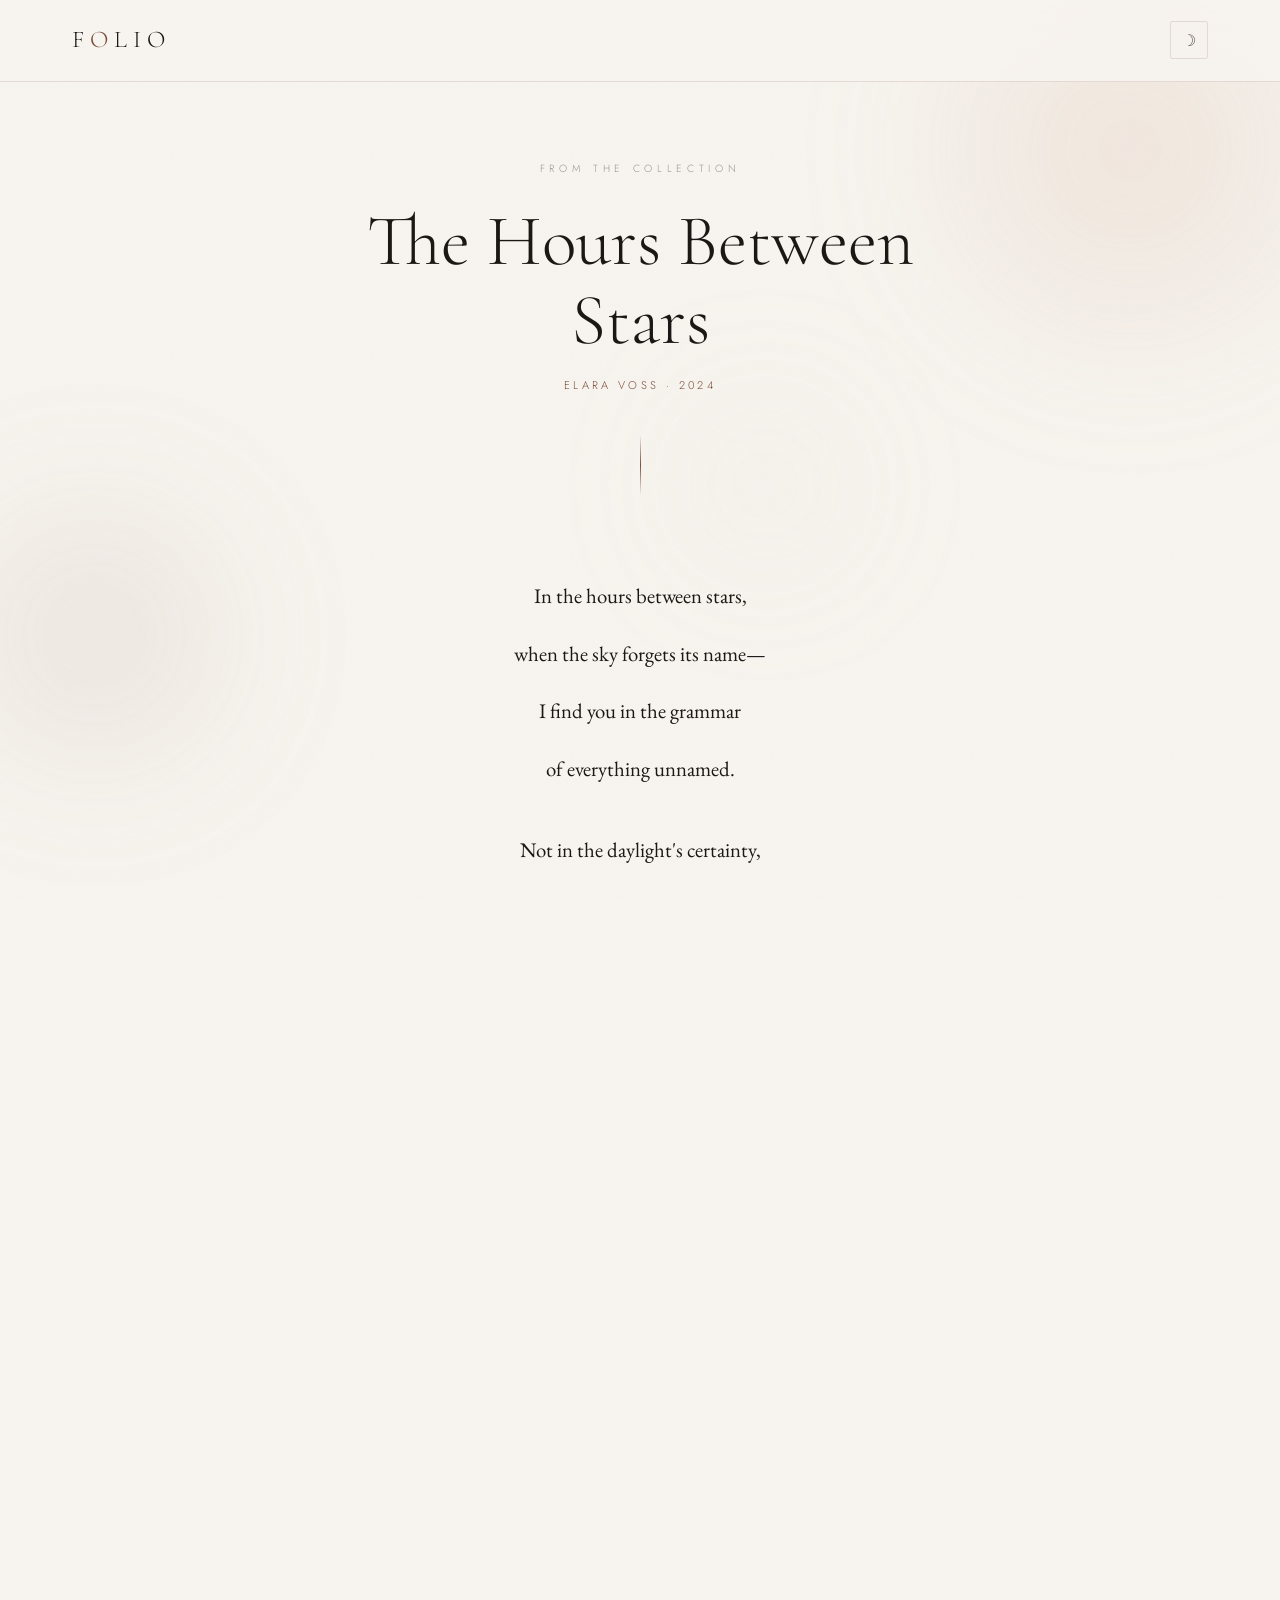
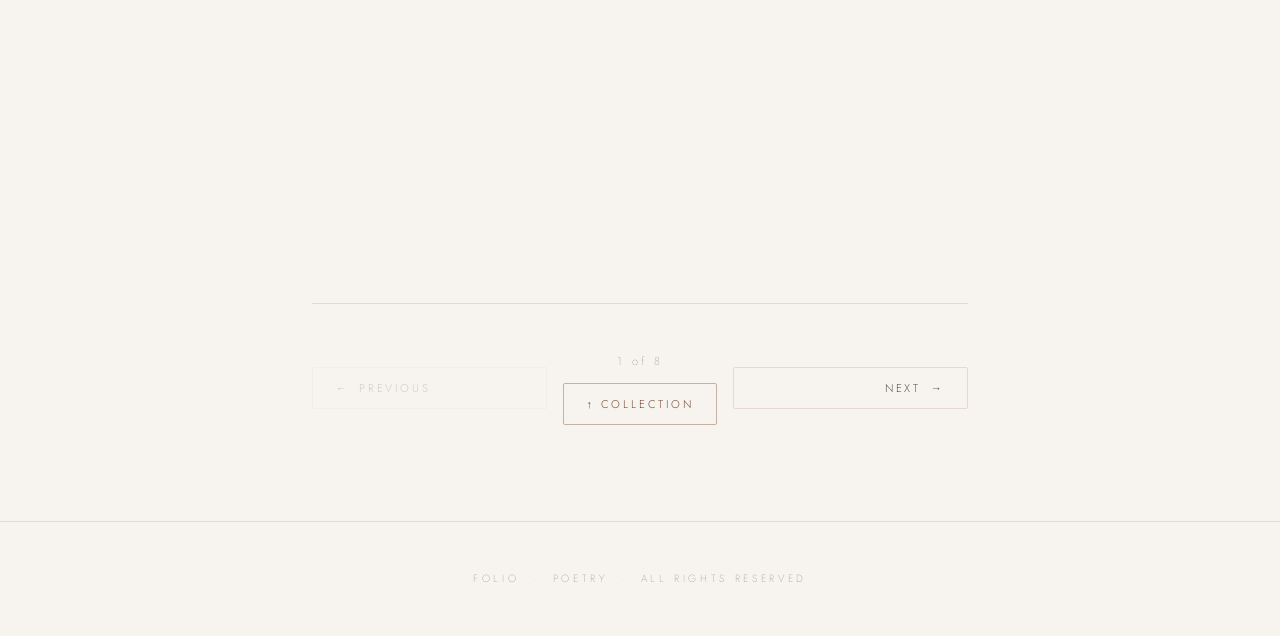
==== poem.html @ e3c75dd7 "Initial commit - poetry site" ====
<!DOCTYPE html>
<html lang="en" data-theme="light">
<head>
  <meta charset="UTF-8" />
  <meta name="viewport" content="width=device-width, initial-scale=1.0" />
  <meta name="description" content="Folio — Read a poem from the collection." />
  <title>Poem — Folio</title>

  <!-- Fonts preconnect -->
  <link rel="preconnect" href="https://fonts.googleapis.com" />
  <link rel="preconnect" href="https://fonts.gstatic.com" crossorigin />

  <!-- Styles -->
  <link rel="stylesheet" href="css/styles.css" />

  <!-- Prevent theme flash -->
  <script>
    (function() {
      const t = localStorage.getItem('folio-theme') ||
        (window.matchMedia('(prefers-color-scheme: dark)').matches ? 'dark' : 'light');
      document.documentElement.setAttribute('data-theme', t);
    })();
  </script>
</head>

<body>

  <!-- Page transition curtain -->
  <div class="page-transition" id="pageCurtain" aria-hidden="true"></div>

  <!-- Animated background -->
  <div class="bg-canvas" aria-hidden="true">
    <div class="bg-orb"></div>
    <div class="bg-orb"></div>
    <div class="bg-orb"></div>
  </div>

  <!-- Fixed header -->
  <header class="site-header" role="banner">
    <div class="header-inner">
      <a href="index.html" class="site-logo" aria-label="Folio home">
        F<span>o</span>lio
      </a>
      <div class="header-controls">
        <button
          class="icon-btn"
          id="themeToggle"
          aria-label="Toggle dark mode"
          title="Toggle theme"
        >
          <span id="themeIcon">☽</span>
        </button>
      </div>
    </div>
  </header>

  <!-- Main content -->
  <div class="site-wrapper">
    <main>
      <article class="poem-page" aria-labelledby="poemTitle">
        <div class="container--narrow">

          <!-- Poem header -->
          <header class="poem-header">
            <p class="poem-eyebrow">From the collection</p>
            <h1 class="poem-title-large" id="poemTitle">
              <!-- Injected by poem-reader.js -->
              &nbsp;
            </h1>
            <p class="poem-meta" id="poemMeta">
              <!-- Author · Year -->
            </p>
            <div class="poem-divider" aria-hidden="true"></div>
          </header>

          <!-- Poem body -->
          <section
            class="poem-content"
            aria-label="Poem text"
          >
            <div id="poemBody">
              <!-- Stanzas injected by poem-reader.js -->
            </div>
          </section>

          <!-- Navigation -->
          <nav class="poem-nav" aria-label="Poem navigation">
            <button
              class="nav-btn nav-btn--prev"
              id="prevBtn"
              aria-label="Previous poem"
            >
              ← <span>Previous</span>
            </button>

            <div>
              <p class="poem-counter" id="poemCounter"></p>
              <div style="text-align:center; margin-top: 0.75rem;">
                <button
                  class="nav-btn nav-btn--home"
                  id="homeBtn"
                  aria-label="Back to collection"
                >
                  ↑ Collection
                </button>
              </div>
            </div>

            <button
              class="nav-btn nav-btn--next"
              id="nextBtn"
              aria-label="Next poem"
            >
              <span>Next</span> →
            </button>
          </nav>

        </div>
      </article>
    </main>

    <!-- Footer -->
    <footer class="site-footer" role="contentinfo">
      <div class="container">
        <p class="footer-text">Folio &nbsp;·&nbsp; Poetry &nbsp;·&nbsp; All rights reserved</p>
      </div>
    </footer>
  </div>

  <!-- Scripts (order matters) -->
  <script src="js/poems.js"></script>
  <script src="js/poem-reader.js"></script>
</body>
</html>
---- css/styles.css ----
/* ============================================
   FOLIO — Poetry Website
   styles.css — Design System & Component Styles
   ============================================ */

/* ── Imports ── */
@import url('https://fonts.googleapis.com/css2?family=Cormorant+Garamond:ital,wght@0,300;0,400;0,500;0,600;1,300;1,400;1,500&family=EB+Garamond:ital,wght@0,400;0,500;1,400;1,500&family=Jost:wght@200;300;400;500&display=swap');

/* ── CSS Variables ── */
:root {
  /* Light mode */
  --bg-primary: #f7f4ef;
  --bg-secondary: #ede8e0;
  --bg-card: #faf8f4;
  --bg-glass: rgba(247, 244, 239, 0.85);

  --text-primary: #1a1714;
  --text-secondary: #5c5650;
  --text-muted: #9a948c;
  --text-accent: #7a4e3a;

  --border: rgba(122, 78, 58, 0.15);
  --border-hover: rgba(122, 78, 58, 0.4);

  --accent: #7a4e3a;
  --accent-light: #c49070;
  --accent-glow: rgba(122, 78, 58, 0.12);

  --shadow-sm: 0 2px 12px rgba(26, 23, 20, 0.06);
  --shadow-md: 0 8px 32px rgba(26, 23, 20, 0.10);
  --shadow-lg: 0 20px 60px rgba(26, 23, 20, 0.14);

  --radius: 2px;
  --radius-lg: 4px;
  --transition: 0.4s cubic-bezier(0.25, 0.46, 0.45, 0.94);
  --transition-fast: 0.2s ease;
}

/* Dark mode */
[data-theme="dark"] {
  --bg-primary: #111010;
  --bg-secondary: #1a1817;
  --bg-card: #161514;
  --bg-glass: rgba(17, 16, 16, 0.88);

  --text-primary: #f0ebe4;
  --text-secondary: #a89e95;
  --text-muted: #6b6460;
  --text-accent: #c49070;

  --border: rgba(196, 144, 112, 0.12);
  --border-hover: rgba(196, 144, 112, 0.35);

  --accent: #c49070;
  --accent-light: #d4aa8c;
  --accent-glow: rgba(196, 144, 112, 0.10);

  --shadow-sm: 0 2px 12px rgba(0, 0, 0, 0.3);
  --shadow-md: 0 8px 32px rgba(0, 0, 0, 0.4);
  --shadow-lg: 0 20px 60px rgba(0, 0, 0, 0.5);
}

/* ── Reset & Base ── */
*, *::before, *::after {
  box-sizing: border-box;
  margin: 0;
  padding: 0;
}

html {
  scroll-behavior: smooth;
  font-size: 16px;
}

body {
  font-family: 'EB Garamond', Georgia, serif;
  background-color: var(--bg-primary);
  color: var(--text-primary);
  line-height: 1.7;
  transition: background-color 0.5s ease, color 0.5s ease;
  min-height: 100vh;
  overflow-x: hidden;
}

/* ── Animated Background ── */
.bg-canvas {
  position: fixed;
  inset: 0;
  z-index: 0;
  pointer-events: none;
  overflow: hidden;
}

.bg-orb {
  position: absolute;
  border-radius: 50%;
  filter: blur(80px);
  opacity: 0.35;
  animation: drift 18s ease-in-out infinite;
}

.bg-orb:nth-child(1) {
  width: 500px;
  height: 500px;
  background: radial-gradient(circle, #c49070 0%, transparent 70%);
  top: -100px;
  right: -100px;
  animation-duration: 22s;
  opacity: 0.2;
}

.bg-orb:nth-child(2) {
  width: 350px;
  height: 350px;
  background: radial-gradient(circle, #9b7560 0%, transparent 70%);
  bottom: 10%;
  left: -80px;
  animation-duration: 18s;
  animation-delay: -6s;
  opacity: 0.18;
}

.bg-orb:nth-child(3) {
  width: 250px;
  height: 250px;
  background: radial-gradient(circle, #d4b8a0 0%, transparent 70%);
  top: 40%;
  left: 50%;
  animation-duration: 26s;
  animation-delay: -12s;
  opacity: 0.12;
}

[data-theme="dark"] .bg-orb { opacity: 0.15; }
[data-theme="dark"] .bg-orb:nth-child(1) { opacity: 0.10; }
[data-theme="dark"] .bg-orb:nth-child(2) { opacity: 0.08; }
[data-theme="dark"] .bg-orb:nth-child(3) { opacity: 0.06; }

@keyframes drift {
  0%, 100% { transform: translate(0, 0) scale(1); }
  33% { transform: translate(30px, -40px) scale(1.05); }
  66% { transform: translate(-20px, 20px) scale(0.95); }
}

/* Grain texture overlay */
.bg-canvas::after {
  content: '';
  position: absolute;
  inset: 0;
  background-image: url("data:image/svg+xml,%3Csvg viewBox='0 0 200 200' xmlns='http://www.w3.org/2000/svg'%3E%3Cfilter id='noise'%3E%3CfeTurbulence type='fractalNoise' baseFrequency='0.65' numOctaves='3' stitchTiles='stitch'/%3E%3C/filter%3E%3Crect width='100%25' height='100%25' filter='url(%23noise)' opacity='0.4'/%3E%3C/svg%3E");
  background-size: 200px 200px;
  opacity: 0.03;
  pointer-events: none;
}

/* ── Layout ── */
.site-wrapper {
  position: relative;
  z-index: 1;
  min-height: 100vh;
}

.container {
  max-width: 1200px;
  margin: 0 auto;
  padding: 0 2rem;
}

.container--narrow {
  max-width: 720px;
  margin: 0 auto;
  padding: 0 2rem;
}

/* ── Header / Navigation ── */
.site-header {
  position: fixed;
  top: 0;
  left: 0;
  right: 0;
  z-index: 100;
  padding: 1.25rem 0;
  backdrop-filter: blur(20px);
  -webkit-backdrop-filter: blur(20px);
  background: var(--bg-glass);
  border-bottom: 1px solid var(--border);
  transition: var(--transition);
}

.header-inner {
  display: flex;
  align-items: center;
  justify-content: space-between;
  max-width: 1200px;
  margin: 0 auto;
  padding: 0 2rem;
}

.site-logo {
  font-family: 'Cormorant Garamond', serif;
  font-size: 1.5rem;
  font-weight: 300;
  letter-spacing: 0.25em;
  text-transform: uppercase;
  color: var(--text-primary);
  text-decoration: none;
  transition: color var(--transition-fast);
}

.site-logo span {
  color: var(--accent);
}

.header-controls {
  display: flex;
  align-items: center;
  gap: 0.75rem;
}

.icon-btn {
  display: flex;
  align-items: center;
  justify-content: center;
  width: 38px;
  height: 38px;
  border: 1px solid var(--border);
  background: transparent;
  color: var(--text-secondary);
  border-radius: var(--radius);
  cursor: pointer;
  transition: var(--transition-fast);
  font-size: 1rem;
}

.icon-btn:hover {
  border-color: var(--border-hover);
  color: var(--text-primary);
  background: var(--accent-glow);
}

/* ── Hero Section ── */
.hero {
  padding: 11rem 0 6rem;
  text-align: center;
}

.hero-eyebrow {
  font-family: 'Jost', sans-serif;
  font-weight: 300;
  font-size: 0.7rem;
  letter-spacing: 0.4em;
  text-transform: uppercase;
  color: var(--accent);
  margin-bottom: 1.5rem;
  opacity: 0;
  animation: fadeUp 0.8s 0.2s forwards;
}

.hero-title {
  font-family: 'Cormorant Garamond', serif;
  font-size: clamp(3rem, 8vw, 6.5rem);
  font-weight: 300;
  line-height: 1.05;
  letter-spacing: -0.02em;
  color: var(--text-primary);
  margin-bottom: 1.5rem;
  opacity: 0;
  animation: fadeUp 0.8s 0.4s forwards;
}

.hero-title em {
  font-style: italic;
  color: var(--accent);
}

.hero-subtitle {
  font-family: 'EB Garamond', serif;
  font-size: 1.2rem;
  font-style: italic;
  color: var(--text-muted);
  max-width: 440px;
  margin: 0 auto 3rem;
  opacity: 0;
  animation: fadeUp 0.8s 0.6s forwards;
}

.hero-rule {
  width: 60px;
  height: 1px;
  background: var(--accent);
  margin: 0 auto 4rem;
  opacity: 0;
  animation: fadeIn 1s 0.8s forwards;
}

/* ── Poems Grid ── */
.poems-section {
  padding-bottom: 8rem;
}

.section-label {
  font-family: 'Jost', sans-serif;
  font-weight: 300;
  font-size: 0.65rem;
  letter-spacing: 0.45em;
  text-transform: uppercase;
  color: var(--text-muted);
  margin-bottom: 2.5rem;
  opacity: 0;
  animation: fadeUp 0.6s 1s forwards;
}

.poems-grid {
  display: grid;
  grid-template-columns: repeat(auto-fill, minmax(340px, 1fr));
  gap: 1.5px;
  background: var(--border);
  border: 1px solid var(--border);
  opacity: 0;
  animation: fadeIn 0.8s 1.1s forwards;
}

/* Poem Cards */
.poem-card {
  background: var(--bg-card);
  padding: 2.5rem;
  cursor: pointer;
  position: relative;
  overflow: hidden;
  transition: var(--transition);
  text-decoration: none;
  display: block;
  color: inherit;
}

.poem-card::before {
  content: '';
  position: absolute;
  inset: 0;
  background: var(--accent-glow);
  opacity: 0;
  transition: opacity var(--transition);
}

.poem-card::after {
  content: '';
  position: absolute;
  bottom: 0;
  left: 0;
  right: 0;
  height: 2px;
  background: var(--accent);
  transform: scaleX(0);
  transform-origin: left;
  transition: transform var(--transition);
}

.poem-card:hover::before { opacity: 1; }
.poem-card:hover::after { transform: scaleX(1); }

.poem-card:hover .card-number {
  color: var(--accent);
}

.poem-card:hover .card-title {
  color: var(--accent);
}

.poem-card:hover .card-arrow {
  transform: translateX(4px);
  opacity: 1;
}

.card-number {
  font-family: 'Jost', sans-serif;
  font-weight: 200;
  font-size: 0.65rem;
  letter-spacing: 0.3em;
  color: var(--text-muted);
  transition: color var(--transition-fast);
  margin-bottom: 1.25rem;
}

.card-title {
  font-family: 'Cormorant Garamond', serif;
  font-size: 1.65rem;
  font-weight: 400;
  line-height: 1.2;
  color: var(--text-primary);
  margin-bottom: 1rem;
  transition: color var(--transition-fast);
}

.card-preview {
  font-family: 'EB Garamond', serif;
  font-size: 0.95rem;
  font-style: italic;
  color: var(--text-secondary);
  line-height: 1.6;
  white-space: pre-line;
}

.card-footer {
  display: flex;
  align-items: center;
  justify-content: space-between;
  margin-top: 2rem;
  padding-top: 1.25rem;
  border-top: 1px solid var(--border);
}

.card-author {
  font-family: 'Jost', sans-serif;
  font-weight: 300;
  font-size: 0.7rem;
  letter-spacing: 0.15em;
  color: var(--text-muted);
}

.card-arrow {
  font-size: 1rem;
  color: var(--accent);
  opacity: 0.5;
  transition: var(--transition-fast);
}

/* ── Poem Page ── */
.poem-page {
  padding: 10rem 0 6rem;
}

.poem-header {
  text-align: center;
  margin-bottom: 5rem;
  opacity: 0;
  animation: fadeUp 0.8s 0.2s forwards;
}

.poem-eyebrow {
  font-family: 'Jost', sans-serif;
  font-weight: 300;
  font-size: 0.65rem;
  letter-spacing: 0.45em;
  text-transform: uppercase;
  color: var(--text-muted);
  margin-bottom: 1.5rem;
}

.poem-title-large {
  font-family: 'Cormorant Garamond', serif;
  font-size: clamp(2.2rem, 6vw, 4.5rem);
  font-weight: 300;
  line-height: 1.1;
  color: var(--text-primary);
  margin-bottom: 1rem;
}

.poem-meta {
  font-family: 'Jost', sans-serif;
  font-weight: 300;
  font-size: 0.7rem;
  letter-spacing: 0.3em;
  text-transform: uppercase;
  color: var(--accent);
}

.poem-divider {
  width: 1px;
  height: 60px;
  background: linear-gradient(to bottom, transparent, var(--accent), transparent);
  margin: 2.5rem auto 0;
}

/* Poem Content */
.poem-content {
  opacity: 0;
  animation: fadeUp 0.9s 0.6s forwards;
}

.poem-text {
  font-family: 'EB Garamond', serif;
  font-size: clamp(1.15rem, 2vw, 1.3rem);
  line-height: 2;
  color: var(--text-primary);
  text-align: center;
  white-space: pre-line;
  max-width: 580px;
  margin: 0 auto 1rem;
}

.poem-stanza {
  margin-bottom: 2.5rem;
}

/* Poem Navigation */
.poem-nav {
  margin-top: 6rem;
  padding-top: 3rem;
  border-top: 1px solid var(--border);
  display: grid;
  grid-template-columns: 1fr auto 1fr;
  gap: 1rem;
  align-items: center;
  opacity: 0;
  animation: fadeIn 0.8s 1s forwards;
}

.nav-btn {
  display: inline-flex;
  align-items: center;
  gap: 0.6rem;
  font-family: 'Jost', sans-serif;
  font-weight: 300;
  font-size: 0.7rem;
  letter-spacing: 0.25em;
  text-transform: uppercase;
  color: var(--text-secondary);
  text-decoration: none;
  background: transparent;
  border: 1px solid var(--border);
  padding: 0.75rem 1.4rem;
  border-radius: var(--radius);
  cursor: pointer;
  transition: var(--transition-fast);
}

.nav-btn:hover:not(:disabled) {
  border-color: var(--border-hover);
  color: var(--text-primary);
  background: var(--accent-glow);
}

.nav-btn:disabled {
  opacity: 0.25;
  cursor: not-allowed;
}

.nav-btn--home {
  justify-content: center;
  color: var(--accent);
  border-color: var(--border-hover);
}

.nav-btn--prev { justify-content: flex-start; }
.nav-btn--next { justify-content: flex-end; }

.poem-counter {
  text-align: center;
  font-family: 'Jost', sans-serif;
  font-weight: 200;
  font-size: 0.7rem;
  letter-spacing: 0.3em;
  color: var(--text-muted);
}

/* ── Audio Control ── */
.audio-control {
  position: fixed;
  bottom: 2rem;
  right: 2rem;
  z-index: 50;
}

.audio-btn {
  width: 48px;
  height: 48px;
  border-radius: 50%;
  border: 1px solid var(--border-hover);
  background: var(--bg-glass);
  color: var(--text-secondary);
  cursor: pointer;
  display: flex;
  align-items: center;
  justify-content: center;
  font-size: 1.1rem;
  backdrop-filter: blur(16px);
  -webkit-backdrop-filter: blur(16px);
  transition: var(--transition-fast);
  box-shadow: var(--shadow-md);
}

.audio-btn:hover {
  color: var(--text-primary);
  border-color: var(--accent);
  background: var(--accent-glow);
}

.audio-btn.is-playing {
  color: var(--accent);
  border-color: var(--accent);
}

/* ── Page Transitions ── */
.page-transition {
  position: fixed;
  inset: 0;
  background: var(--bg-primary);
  z-index: 200;
  pointer-events: none;
  transform: translateY(-100%);
}

.page-transition.exit {
  animation: curtainDown 0.5s cubic-bezier(0.76, 0, 0.24, 1) forwards;
}

.page-transition.enter {
  transform: translateY(0);
  animation: curtainUp 0.5s cubic-bezier(0.76, 0, 0.24, 1) 0.1s forwards;
}

@keyframes curtainDown {
  from { transform: translateY(-100%); }
  to { transform: translateY(0); }
}

@keyframes curtainUp {
  from { transform: translateY(0); }
  to { transform: translateY(100%); }
}

/* ── Footer ── */
.site-footer {
  padding: 3rem 0;
  text-align: center;
  border-top: 1px solid var(--border);
}

.footer-text {
  font-family: 'Jost', sans-serif;
  font-weight: 200;
  font-size: 0.65rem;
  letter-spacing: 0.35em;
  text-transform: uppercase;
  color: var(--text-muted);
}

/* ── Keyframes ── */
@keyframes fadeUp {
  from {
    opacity: 0;
    transform: translateY(20px);
  }
  to {
    opacity: 1;
    transform: translateY(0);
  }
}

@keyframes fadeIn {
  from { opacity: 0; }
  to { opacity: 1; }
}

/* Typewriter cursor */
.typewriter-cursor {
  display: inline-block;
  width: 1px;
  height: 1.2em;
  background: var(--accent);
  margin-left: 2px;
  vertical-align: middle;
  animation: blink 1s step-end infinite;
}

@keyframes blink {
  0%, 100% { opacity: 1; }
  50% { opacity: 0; }
}

/* ── Responsive ── */
@media (max-width: 768px) {
  .poems-grid {
    grid-template-columns: 1fr;
  }

  .poem-card { padding: 2rem 1.5rem; }

  .poem-nav {
    grid-template-columns: 1fr 1fr;
    grid-template-rows: auto auto;
  }

  .poem-nav .nav-btn--home {
    grid-column: 1 / -1;
    order: 3;
  }

  .poem-counter {
    display: none;
  }

  .hero { padding: 9rem 0 4rem; }

  .container { padding: 0 1.25rem; }
  .container--narrow { padding: 0 1.25rem; }

  .header-inner { padding: 0 1.25rem; }
}

@media (max-width: 480px) {
  .hero-title { font-size: 2.8rem; }
  .poem-title-large { font-size: 2rem; }
  .poem-text { font-size: 1.1rem; }
}

/* ── Utility ── */
.sr-only {
  position: absolute;
  width: 1px;
  height: 1px;
  padding: 0;
  margin: -1px;
  overflow: hidden;
  clip: rect(0, 0, 0, 0);
  white-space: nowrap;
  border: 0;
}

.visually-hidden { @extend .sr-only; }
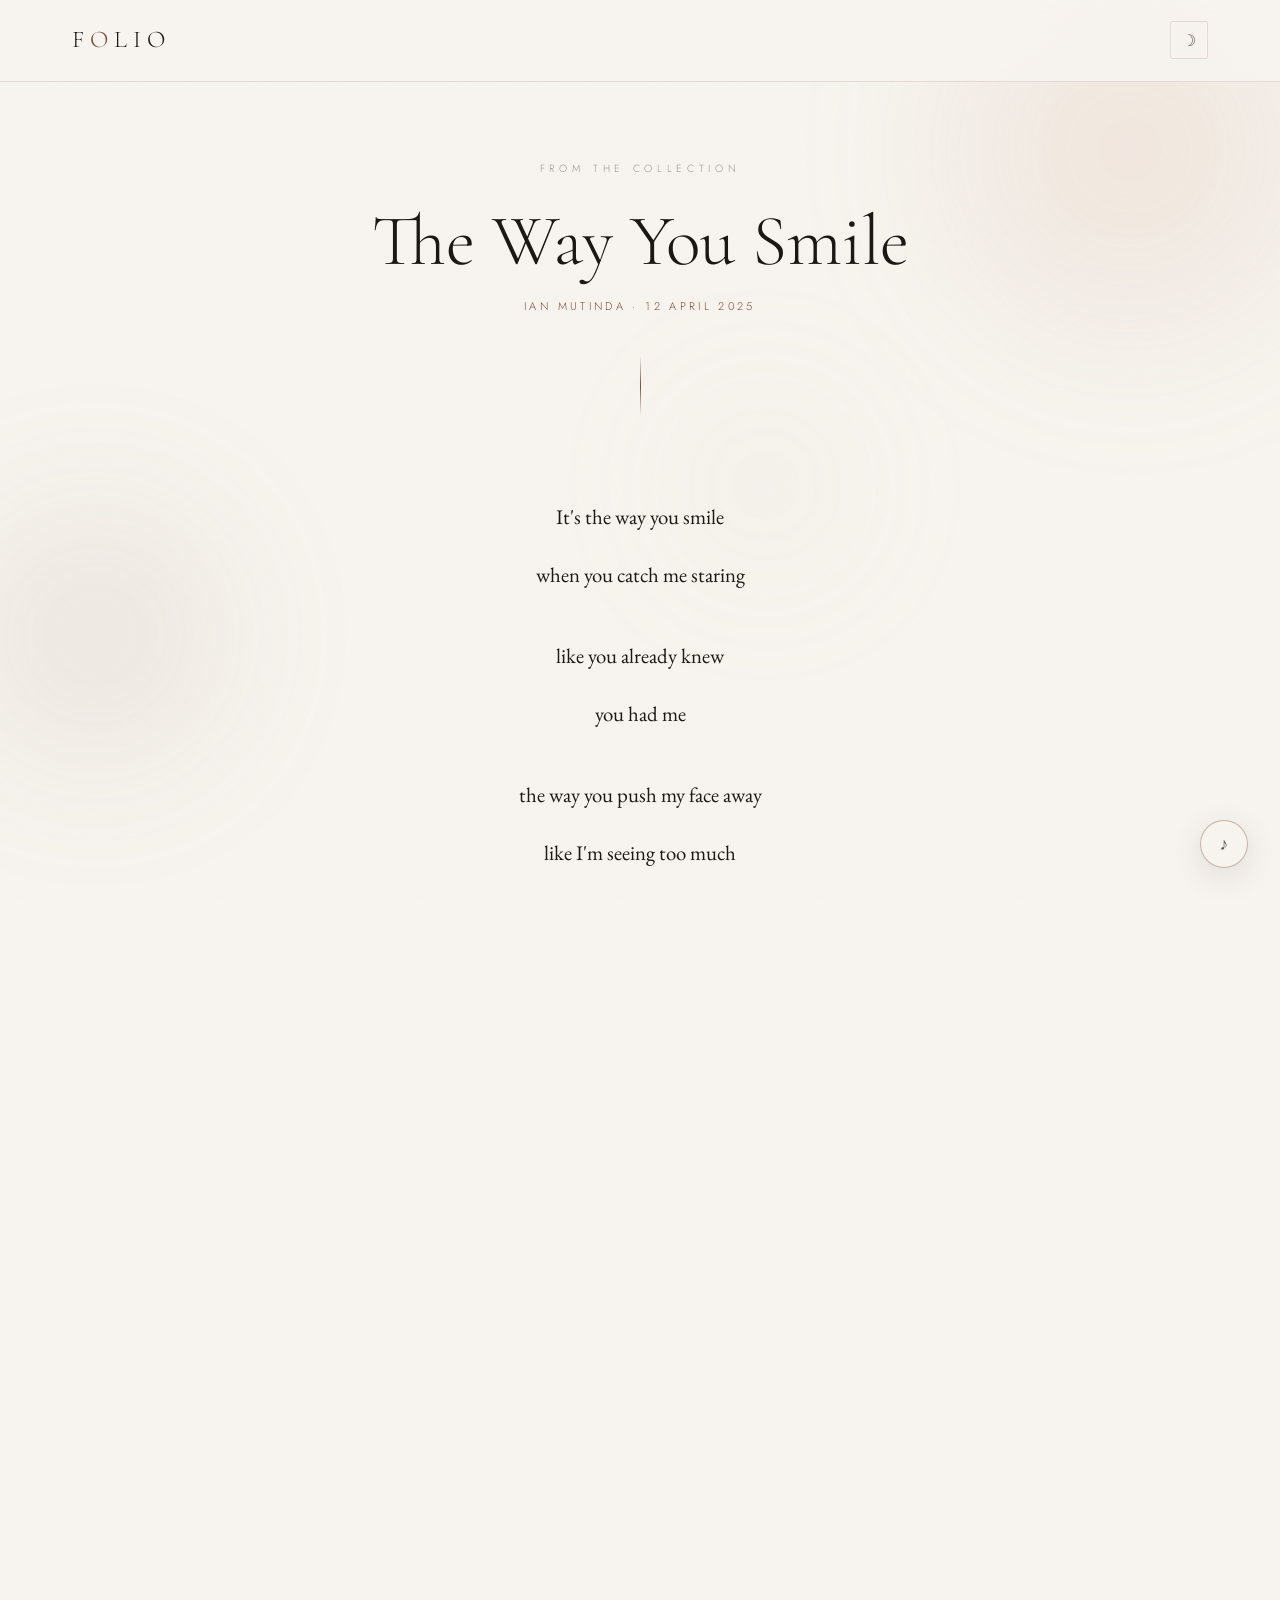
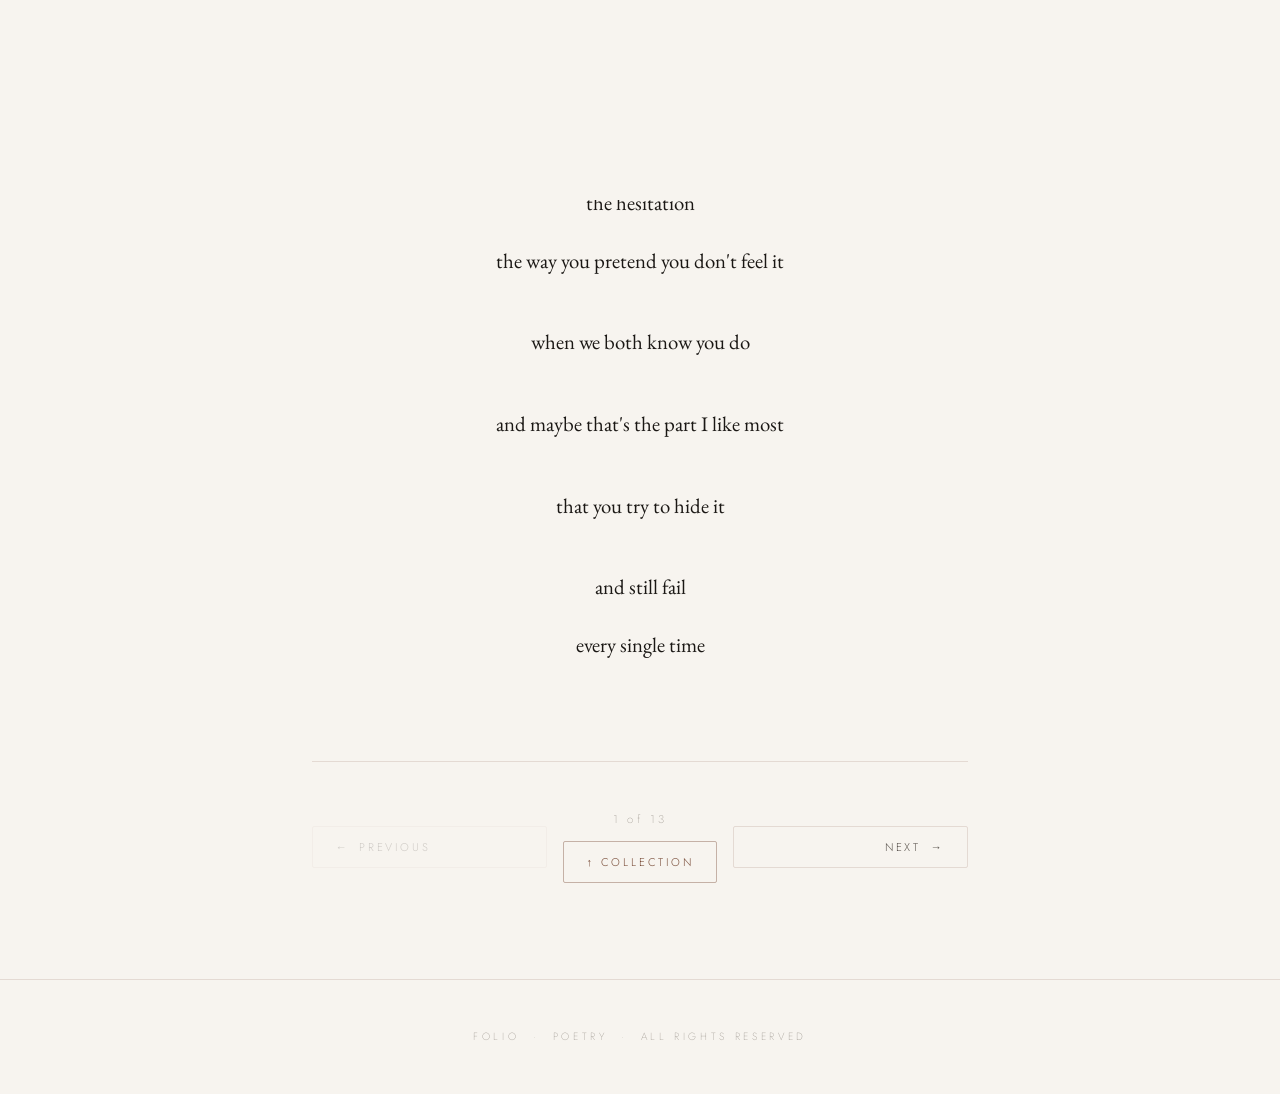
==== commit 1cbff887: "added songs" ====
--- a/poem.html
+++ b/poem.html
@@ -127,6 +127,13 @@
     </footer>
   </div>
 
+  <!-- Audio button -->
+  <div class="audio-control">
+    <button class="audio-btn" id="audioBtn" aria-label="Toggle music" title="Toggle music">
+      <span id="audioIcon">♪</span>
+    </button>
+  </div>
+
   <!-- Scripts (order matters) -->
   <script src="js/poems.js"></script>
   <script src="js/poem-reader.js"></script>
